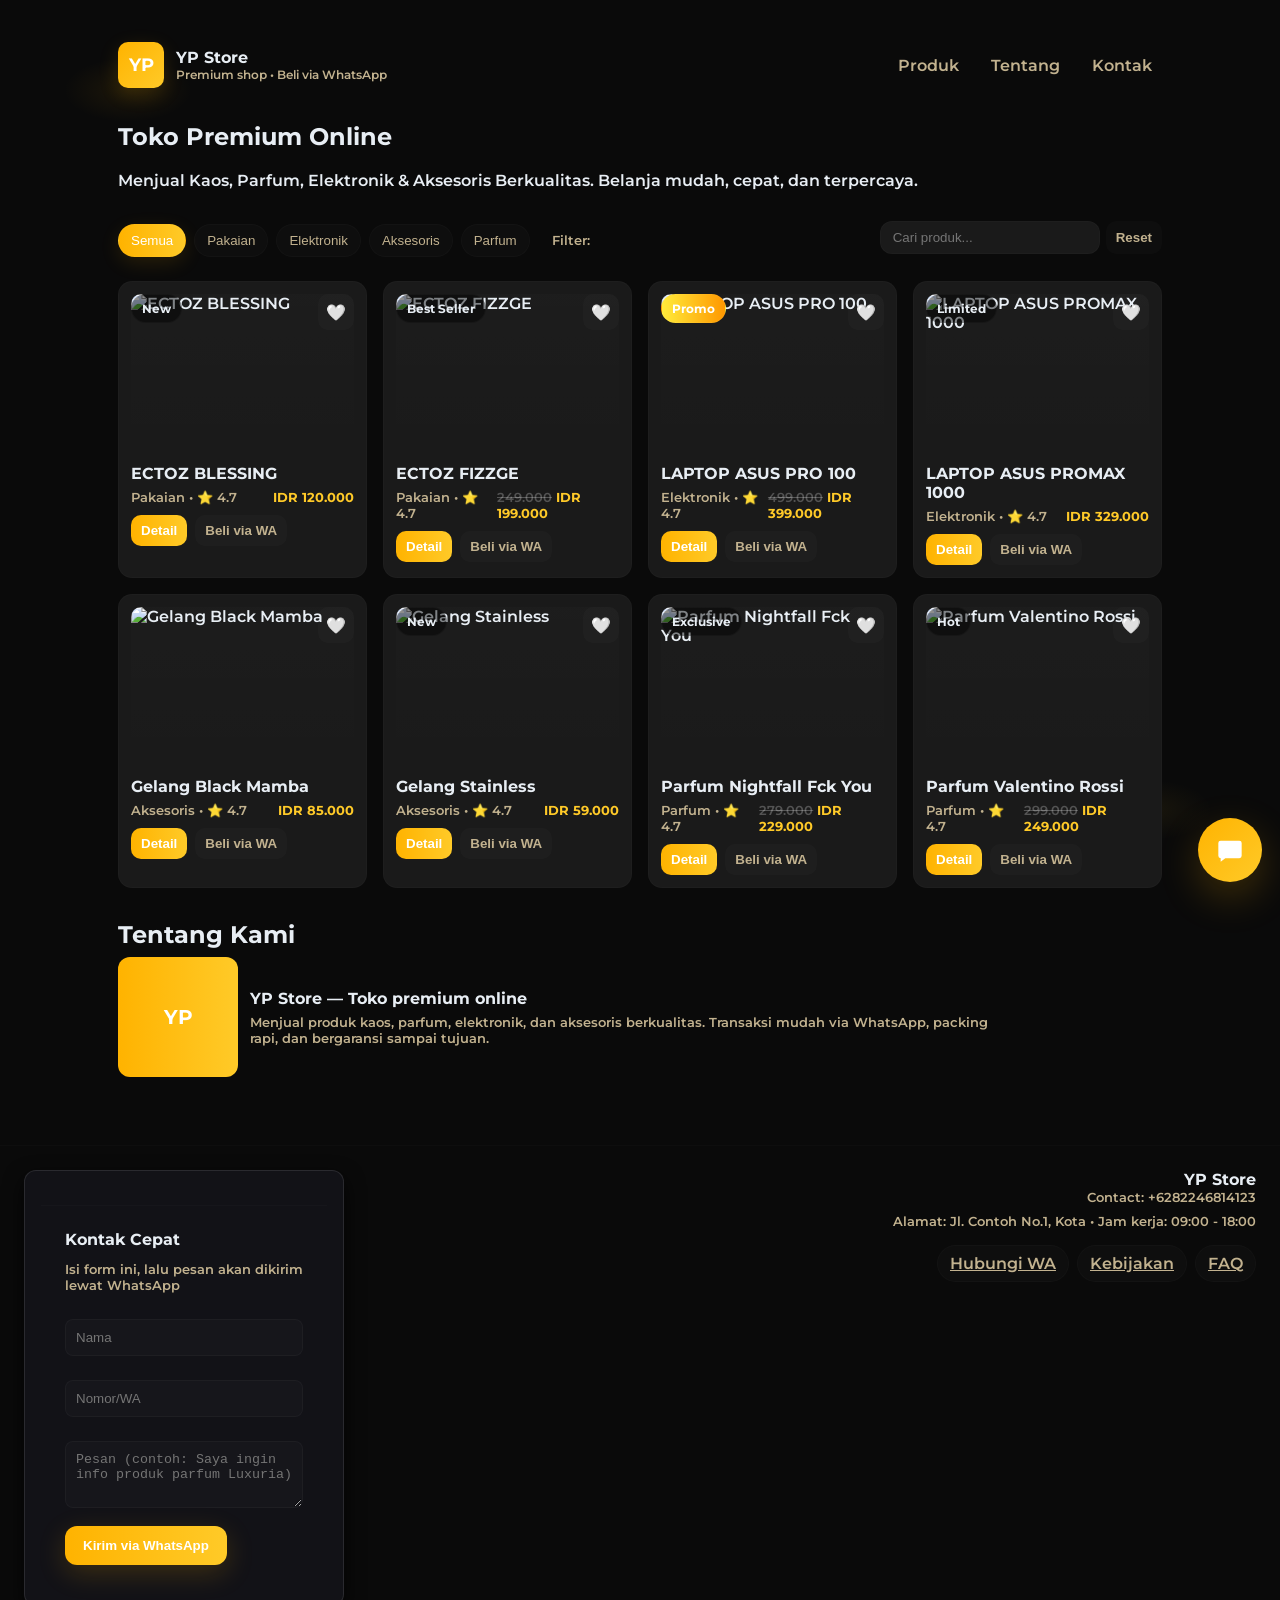
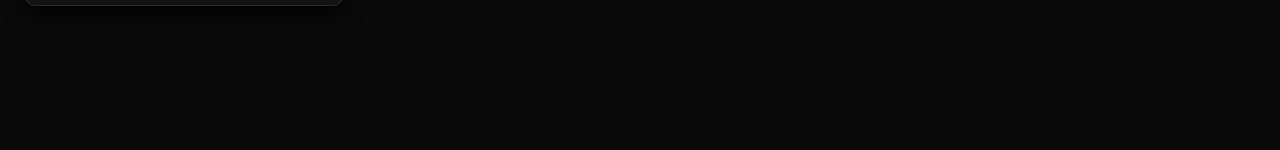
==== yp-store.html @ ddb08cbd "Add files via upload" ====
<!doctype html>
<html lang="id">
<head>
  <meta charset="utf-8" />
  <meta name="viewport" content="width=device-width,initial-scale=1" />
  <title>Toko Premium — Beli via WhatsApp</title>
  <link href="https://fonts.googleapis.com/css2?family=Poppins:wght@300;400;600;700&display=swap" rel="stylesheet">
  <link href="https://fonts.googleapis.com/css2?family=Montserrat:wght@300;400;500;600;700&display=swap" rel="stylesheet">
 <style>
    /*
     * SKEMA WARNA BARU:
     * Dari Biru/Sian menjadi Hitam/Emas (Dark Luxury / Neon Gold)
     */
    :root{
      /* Latar Belakang & Kartu */
      --bg: #0a0a0a;             /* Deep Dark Charcoal/Black */
      --card: #1a1a1a;           /* Dark Card Background */
      --muted: #c2b28f;          /* Elegant Muted Gold/Beige untuk teks yang bisu */

      /* Aksen Utama (Glow) */
      --accent: #ffb300;         /* Primary Neon Gold/Amber */
      --accent-2: #ffca28;       /* Secondary Neon Gold/Vibrant Amber */

      /* Efek Transparansi */
      --glass: rgba(255,255,255,0.05);
      --success: #66bb6a;        /* Hijau elegan untuk sukses */
      --max-width:1100px;
    }
    *{box-sizing:border-box}
    html{scroll-behavior:smooth}
    body{
      font-family: 'Montserrat', system-ui, Arial, sans-serif;
	  font-weight: 600; /* Atau 700 untuk lebih tebal */
      margin:0;
      /* Gradien latar belakang baru dengan aksen emas/amber */
      background: radial-gradient(800px 400px at 10% 10%, rgba(255,179,0,0.08), transparent 8%),
                  radial-gradient(600px 300px at 90% 90%, rgba(255,202,40,0.06), transparent 10%),
                  var(--bg);
      color:#e8eef4;
      -webkit-font-smoothing:antialiased;
      -moz-osx-font-smoothing:grayscale;
      min-height:100vh;
      padding-bottom:120px;
      transition:background-position 0.1s linear;
      background-attachment: fixed;
    }
    .container{
      max-width:var(--max-width);
      margin:0 auto;
      padding:28px;
    }

header {
  display: flex;
  justify-content: space-between;
  align-items: center;
  gap: 16px;
  margin-bottom: 18px;
  position: sticky;
  top: 0;
  padding-top: 14px;
  padding-bottom: 14px;
  background: none; /* hilangkan background */
  backdrop-filter: none; /* hilangkan blur jika mau */
  z-index: 1000;
}

    .brand {
  display: flex;
  gap: 12px;
  align-items: center;
}

/* Logo */
.logo {
  width: 46px;
  height: 46px;
  border-radius: 10px;
  background: linear-gradient(135deg, var(--accent), var(--accent-2));
  display: flex;
  align-items: center;
  justify-content: center;
  font-weight: 700;
  color: white;
  font-size: 18px;
  box-shadow: 0 6px 20px rgba(255,179,0,0.15);
  transform: translateZ(0);
  transition: all 0.3s ease; /* animasi hover smooth */
}

.logo:hover {
  box-shadow: 0 8px 25px rgba(255,179,0,0.6), 0 0 12px rgba(255,179,0,0.4); /* glow efek emas */
  transform: scale(1.1); /* sedikit membesar saat hover */
}

/* Navbar */
nav {
  display: flex;
  gap: 12px;
  align-items: center;
}

nav a {
  color: var(--muted);
  text-decoration: none;
  padding: 8px 10px;
  border-radius: 8px;
  transition: all 0.3s ease; /* animasi smooth */
}

nav a:hover {
  background: var(--glass);
  color: #fff;
  box-shadow: 0 0 8px rgba(255, 255, 255, 0.3); /* glow halus */
  transform: translateY(-2px);
}

    /* HERO */
    .hero{
      display:grid;
      grid-template-columns: 1fr 420px;
      gap:28px;
      align-items:center;
      margin-bottom:36px;
      min-height:60vh;
    }
    .hero-card{
      background:linear-gradient(180deg, rgba(255,255,255,0.02), transparent);
      border-radius:16px;padding:28px;position:relative;
      box-shadow:0 10px 40px rgba(2,6,23,0.6);
      border:1px solid rgba(255,255,255,0.02);
      overflow:visible;
    }
    .product-title {font-size:34px;font-weight:700;margin:0 0 6px}
    .product-sub {color:var(--muted);margin-bottom:12px}
    .hero-desc{color:var(--muted);line-height:1.5;margin-bottom:18px}
    .hero-cta{display:flex;gap:12px;align-items:center}
    .btn{
      padding:12px 18px;border-radius:12px;border:0;cursor:pointer;font-weight:600;
      /* Gradien tombol (Emas) */
      background:linear-gradient(90deg,var(--accent),var(--accent-2));color:#fff;
      /* Box shadow tombol baru (Emas) */
      box-shadow:0 8px 28px rgba(255,179,0,0.18);
    }
    .btn.ghost{background:transparent;border:1px solid rgba(255,255,255,0.04);color:#fff;padding:10px 14px}
    /* Warna harga baru (Amber/Emas Sekunder) */
    .price{font-size:20px;font-weight:700;color:var(--accent-2);margin-left:8px}

    /* Hero image panel */
    .hero-panel{
      padding:20px;border-radius:16px;background:linear-gradient(180deg, rgba(255,255,255,0.02), transparent);
      height:100%; display:flex;align-items:center;justify-content:center;position:relative;
      border:1px solid rgba(255,255,255,0.02);
      perspective:900px;overflow:visible;
    }
    .hero-panel img{width:100%;max-width:360px;border-radius:12px;object-fit:cover;box-shadow:0 20px 80px rgba(0,0,0,0.6);transform-origin:center;}

    /* cinematic glow */
    .glow-spot{
      position:absolute;pointer-events:none;filter:blur(40px);opacity:0.12;border-radius:50%;mix-blend-mode:screen;z-index:0;
    }

    /* Filters */
    .filters{display:flex;gap:10px;align-items:center;margin:18px 0 12px}
    .chips{display:flex;gap:8px;flex-wrap:wrap}
    .chip{padding:8px 12px;border-radius:999px;background:rgba(255,255,255,0.02);color:var(--muted);cursor:pointer;border:1px solid rgba(255,255,255,0.02)}
    .chip.active{
      /* Gradien chip aktif (Emas) */
      background:linear-gradient(90deg,var(--accent),var(--accent-2));
      color:white;
      /* Box shadow chip aktif baru (Emas) */
      box-shadow:0 6px 20px rgba(255,179,0,0.12)
    }

    .search-wrap{margin-left:auto;display:flex;gap:6px}
    .search{background:var(--card);border:1px solid rgba(255,255,255,0.02);padding:8px 12px;border-radius:12px;color:var(--muted);width:220px}
    .search:focus{outline:0;color:#fff}

    /* Grid */
    .grid{
      display:grid;
      grid-template-columns: repeat(4, 1fr);
      gap:16px;
      margin-bottom:32px;
    }
    .card{
      background:var(--card);border-radius:14px;padding:12px;border:1px solid rgba(255,255,255,0.02);
      transition:transform .45s cubic-bezier(.2,.8,.2,1), box-shadow .45s;
      position:relative; overflow:hidden;
      transform-origin:center bottom;
    }
    .card:hover{transform:translateY(-12px) scale(1.02);box-shadow:0 30px 80px rgba(0,0,0,0.6)}
    .card .img{height:160px;border-radius:10px;overflow:hidden;display:flex;align-items:center;justify-content:center;background:linear-gradient(180deg, rgba(255,255,255,0.01), transparent)}
    .card .img img{width:100%;height:100%;object-fit:cover}
    .card h4{margin:10px 0 6px;font-size:16px}
    .meta{display:flex;justify-content:space-between;align-items:center;gap:8px;color:var(--muted);font-size:13px}
    .price-old{color:rgba(255,255,255,0.25);text-decoration:line-through;font-size:13px}
    .badge{position:absolute;left:12px;top:12px;padding:6px 10px;border-radius:999px;font-weight:700;font-size:12px;background:rgba(0,0,0,0.45);border:1px solid rgba(255,255,255,0.03)}
    .badge.promo{
      /* Gradien badge promo baru (Kuning/Oranye) */
      background:linear-gradient(90deg,#ffeb3b,#ff9800);
      color:#fff
    }
    .card .actions{display:flex;gap:8px;margin-top:10px}
    .mini-btn{padding:8px 10px;border-radius:10px;font-weight:600;border:0;cursor:pointer;background:rgba(255,255,255,0.02);color:var(--muted)}
    .mini-btn.primary{
      /* Gradien tombol mini primer (Emas) */
      background:linear-gradient(90deg,var(--accent),var(--accent-2));
      color:#fff
    }
    .fav{position:absolute;right:12px;top:12px;width:36px;height:36px;border-radius:10px;display:flex;align-items:center;justify-content:center;background:rgba(255,255,255,0.02);cursor:pointer}

/* Modal */
.modal {
  position: fixed;
  inset: 0;
  display: none;
  align-items: center;
  justify-content: center;
  background: rgba(0, 0, 0, 0.6);
  backdrop-filter: blur(6px);
  padding: 24px;
  z-index: 2000;
}

.modal.open {
  display: flex;
}

.modal-card {
  width: 100%;
  max-width: 980px;
  background: rgba(255, 255, 255, 0.05);
  border-radius: 18px;
  padding: 22px;
  display: grid;
  grid-template-columns: 1fr 1fr;
  gap: 18px;
  border: 1px solid rgba(255,255,255,0.08);
  box-shadow: 0 8px 25px rgba(0,0,0,0.4);
  animation: fadeUp 0.25s ease;
}

/* Gambar produk */
.modal .img {
  height: 420px;
  border-radius: 14px;
  overflow: hidden;
  background: #000;
}

.modal .img img {
  width: 100%;
  height: 100%;
  object-fit: cover;
}

.modal h3 {
  margin-top: 0;
  color: #fff;
}

/* Variant pilihan */
.variant {
  display: flex;
  flex-wrap: wrap;
  gap: 8px;
  margin: 12px 0;
}

.variant button {
  padding: 8px 14px;
  border-radius: 12px;
  border: 1px solid rgba(255,255,255,0.08);
  background: rgba(255,255,255,0.02);
  color: var(--muted);
  cursor: pointer;
  transition: 0.25s ease;
}

.variant button:hover {
  background: rgba(255,255,255,0.08);
}

.variant button.active {
  /* Gradien tombol varian aktif (Emas) */
  background: linear-gradient(90deg, var(--accent), var(--accent-2));
  color: #fff;
  border: 0;
}

/* Top row */
.top-row {
  display: flex;
  align-items: center;
  gap: 12px;
  margin-bottom: 12px;
}

/* Animasi modal */
@keyframes fadeUp {
  from {
    opacity: 0;
    transform: translateY(12px);
  }
  to {
    opacity: 1;
    transform: translateY(0);
  }
}

/* Responsive */
@media (max-width: 720px) {
  .modal-card {
    grid-template-columns: 1fr;
    padding: 18px;
  }

  .modal .img {
    height: 330px;
  }
}

   /* Footer / Contact */
footer {
  margin-top: 18px;
  padding: 24px;
  border-top: 1px solid rgba(255,255,255,0.02);
  display: flex;
  justify-content: space-between;
  gap: 12px;
  flex-wrap: wrap;
}

.contact-card {
  background: rgba(20, 20, 25, 0.95); /* background gelap lebih solid */
  padding: 16px;
  border-radius: 12px;
  width: 320px;
  border: 1px solid rgba(255,255,255,0.1); /* border tipis supaya kotak kelihatan */
  box-shadow: 0 8px 20px rgba(0,0,0,0.8); /* shadow hitam lebih tebal */
  transition: all 0.3s ease;
}

/* Hover efek glow hitam */
.contact-card:hover {
  box-shadow: 0 12px 28px rgba(0,0,0,1), 0 0 20px rgba(0,0,0,0.7); /* glow hitam lebih jelas */
  transform: translateY(-2px);
}


/* Input & Textarea */
.contact-card input,
.contact-card textarea {
  width: 100%;
  padding: 10px;
  margin: 6px 0;
  border-radius: 8px;
  border: 1px solid rgba(255,255,255,0.03);
  background: rgba(255,255,255,0.02); /* sedikit terlihat */
  color: #fff;
  transition: all 0.2s ease;
}

.contact-card input:focus,
.contact-card textarea:focus {
  outline: none;
  border-color: var(--accent);
  box-shadow: 0 0 8px var(--accent);
}

/* Small text */
.small {
  font-size: 13px;
  color: var(--muted);
}


    /* Floating WA button */
    .wa-fab{position:fixed;right:18px;bottom:18px;width:64px;height:64px;border-radius:999px;
      /* Gradien FAB baru (Emas) */
      background:linear-gradient(135deg,var(--accent),var(--accent-2));
      display:flex;align-items:center;justify-content:center;
      /* Box shadow FAB baru (Emas) */
      box-shadow:0 14px 40px rgba(255,179,0,0.22);
      z-index:3000;cursor:pointer}
    .wa-fab svg{width:28px;height:28px;color:white}

    /* Reveal animations */
    .reveal{opacity:0;transform:translateY(18px);transition:opacity .7s ease, transform .7s cubic-bezier(.2,.8,.2,1);will-change:transform,opacity}
    .reveal.visible{opacity:1;transform:translateY(0)}

    .hero-appear{opacity:0;transform:translateY(20px) scale(0.995);transition:opacity .9s ease, transform .9s cubic-bezier(.2,.8,.2,1)}
    .hero-appear.show{opacity:1;transform:translateY(0) scale(1)}

    /* subtle tilt effect for hero image on mouse move */
    .tilt{transition:transform .25s ease;transform-style:preserve-3d}

    /* Responsive */
    @media (max-width:980px){
      .hero{grid-template-columns:1fr;grid-auto-rows:auto}
      .grid{grid-template-columns: repeat(2,1fr)}
      .search{width:150px}
      .hero-panel img{max-width:320px}
    }
    @media (max-width:520px){
      .grid{grid-template-columns: 1fr}
      .hero-panel img{max-width:260px}
      .search{display:none}
      nav{display:none}
      header{padding:6px 0}
      :root{--max-width:920px}
    }
    /* LOADING CINEMATIC */
.loader-screen {
    position: fixed;
    top: 0; left: 0;
    width: 100%; height: 100%;
    background: #0a0a0a; /* Warna latar belakang baru (Hitam Pekat) */
    display: flex;
    align-items: center;
    justify-content: center;
    z-index: 99999;
    opacity: 1;
    transition: opacity .8s ease;
}

.loader-circle {
    width: 55px;
    height: 55px;
    border: 4px solid rgba(255, 255, 255, 0.2);
    border-top-color: var(--accent); /* Menggunakan aksen emas */
    border-radius: 50%;
    animation: spin 1s linear infinite, glow-gold 1.8s ease-in-out infinite; /* Mengubah nama keyframes */
}

/* putar */
@keyframes spin {
    to { transform: rotate(360deg); }
}

/* efek glow lembut baru (Emas Neon) */
@keyframes glow-gold {
    0% { box-shadow: 0 0 5px rgba(255,179,0,.3); }
    50% { box-shadow: 0 0 15px rgba(255,179,0,.8); }
    100% { box-shadow: 0 0 5px rgba(255,179,0,.3); }
}

/* efek glow lembut lama dihapus, diganti glow-gold */
@keyframes glow {
    0% { box-shadow: 0 0 5px rgba(255,255,255,.2); }
    50% { box-shadow: 0 0 15px rgba(255,255,255,.6); }
    100% { box-shadow: 0 0 5px rgba(255,255,255,.2); }
}
/* Reveal smooth */
.reveal{
  opacity:0;
  transform:translateY(20px);
  transition:.8s ease;
}
.reveal.visible{
  opacity:1;
  transform:translateY(0);
}
/* Page Fade-in */
body {
    opacity: 0;
    animation: pageFade .9s ease forwards;
}
@keyframes pageFade {
    to { opacity: 1; }
}
.card {
  opacity: 0;
  transform: translateY(20px);
  transition: .7s ease;
}

.card.show {
  opacity: 1;
  transform: translateY(0);
}
/* HERO */
.hero{
    height:100vh;
    width:100%;
    background: transparent; /* TRANSPARAN */
    display:flex;
    justify-content:center;
    align-items:center;
    text-align:center;
    padding:0 8%;
    position:relative;
    overflow:hidden;
}

/* TEKS */
.hero-content h1{
    font-size:3.2rem;
    font-weight:700;
    color:white;
    margin:0;
    animation: float 4s ease-in-out infinite;
}

.hero-content p{
    font-size:1.2rem;
    color:#e0e0e0;
    margin-top:15px;
    animation: float2 5s ease-in-out infinite;
}

/* EFEK BERGERAK */
@keyframes float {
    0% { transform: translateY(0); }
    50% { transform: translateY(-12px); }
    100% { transform: translateY(0); }
}

@keyframes float2 {
    0% { transform: translateY(0); opacity: 0.9; }
    50% { transform: translateY(10px); opacity: 1; }
    100% { transform: translateY(0); opacity: 0.9; }
}
  </style>
</head>
<body>
  <div class="container">
    <header>
      <div class="brand">
	  
        <div class="logo">YP</div>
        <div>

          <div style="font-weight:700">YP Store</div>
          <div style="font-size:12px;color:var(--muted)">Premium shop • Beli via WhatsApp</div>
        </div>
      </div>

      <nav>
        <a href="#products">Produk</a>
        <a href="#about">Tentang</a>
		 <a href="#contact">Kontak</a>
      </nav>
    </header>
	
	<section class="hero-simple">
  <div class="hero-text">
    <h1>Toko Premium Online</h1>
    <p>Menjual Kaos, Parfum, Elektronik & Aksesoris Berkualitas.  
    Belanja mudah, cepat, dan terpercaya.</p>
  </div>
</section>


<video autoplay muted loop id="bgVideo">
  <source src="video.mp4" type="video/mp4">
</video>

<style>
#bgVideo {
  position: fixed;
  top: 0;
  left: 0;
  width: 100%;
  height: 100%;
  object-fit: cover;
  z-index: -1;
}
</style>

	
	
<!-- LOADING CINEMATIC -->
<div id="loader" class="loader-screen">
  <div class="loader-circle"></div>
</div>



    <!-- Filters -->
    <div class="top-row">
      <div class="filters">
        <div class="chips" id="categoryChips">
          <!-- chips inserted by JS -->
        </div>
        <div style="margin-left:12px" class="small">Filter:</div>
      </div>

      <div class="search-wrap">
        <input class="search" id="searchInput" placeholder="Cari produk..." />
        <button class="mini-btn" id="clearSearch">Reset</button>
      </div>
    </div>

    <!-- Product Grid -->
    <section id="products">
      <div class="grid" id="productGrid">
	  <div class="grid" id="productGrid" class="reveal">

        <!-- product cards rendered by JS -->
      </div>
    </section>

    <!-- About & Testimonials -->
    <section id="about" style="margin-bottom:22px">
      <h2 style="margin:0 0 8px">Tentang Kami</h2>
	  <section id="about" class="reveal">

      <div style="display:flex;gap:12px;align-items:center">
        <div style="width:120px;height:120px;border-radius:12px;background:linear-gradient(90deg,var(--accent),var(--accent-2));display:flex;align-items:center;justify-content:center;font-weight:700;color:white;font-size:20px">YP</div>
        <div style="max-width:760px">
          <div style="font-weight:700">YP Store — Toko premium online</div>
          <div class="small" style="margin-top:6px">Menjual produk kaos, parfum, elektronik, dan aksesoris berkualitas. Transaksi mudah via WhatsApp, packing rapi, dan bergaransi sampai tujuan.</div>
        </div>
      </div>
    </section>

  </div>

  <!-- Footer -->
  <footer id="contact">
    <div class="contact-card">
	<footer id="contact" class="reveal">

      <div style="font-weight:700">Kontak Cepat</div>
      <div class="small" style="margin-bottom:8px">Isi form ini, lalu pesan akan dikirim lewat WhatsApp</div>
      <input id="contactName" placeholder="Nama" />
      <input id="contactPhone" placeholder="Nomor/WA" />
      <textarea id="contactMsg" rows="3" placeholder="Pesan (contoh: Saya ingin info produk parfum Luxuria)"></textarea>
      <button class="btn" onclick="sendContactForm()">Kirim via WhatsApp</button>
    </div>

    <div style="display:flex;flex-direction:column;gap:8px;align-items:flex-end;">
      <div style="text-align:right">
        <div style="font-weight:700">YP Store</div>
        <div class="small">Contact: +6282246814123</div>
      </div>
      <div class="small">Alamat: Jl. Contoh No.1, Kota • Jam kerja: 09:00 - 18:00</div>
      <div style="display:flex;gap:8px;margin-top:8px">
        <a class="chip" href="#" onclick="contactViaWA('Halo saya ingin bertanya tentang produk')">Hubungi WA</a>
        <a class="chip" href="#">Kebijakan</a>
        <a class="chip" href="#">FAQ</a>
      </div>
    </div>
  </footer>

  <!-- Floating Chat -->
<div class="wa-fab" id="waFab" title="Hubungi via Chat" onclick="contactViaWA('Halo, saya ingin bertanya')">
  <svg viewBox="0 0 24 24" fill="white" style="width:28px;height:28px">
    <path d="M4 4h16a2 2 0 0 1 2 2v11a2 2 0 0 1-2 2H8l-4 3v-3H4a2 2 0 0 1-2-2V6a2 2 0 0 1 2-2z"/>
  </svg>
</div>


  <!-- Modal -->
  <div class="modal" id="modal">
    <div class="modal-card">
      <div>
        <div class="img" id="modalImg"><img src="" alt=""></div>
      </div>
      <div>
        <h3 id="modalTitle">Product Title</h3>
        <div class="small" id="modalCategory">Kategori</div>
        <div style="margin-top:8px;font-size:20px;font-weight:700" id="modalPrice">IDR 199.000</div>
        <div class="small" id="modalStock">Stok: 10</div>
        <p class="small" id="modalDesc" style="margin-top:12px">Deskripsi</p>

        <div>
          <div style="margin-top:10px;font-weight:700">Varian</div>
          <div class="variant" id="modalVariants"></div>
        </div>

        <div style="margin-top:18px;display:flex;gap:8px">
          <button class="btn" id="modalBuy">Beli via WhatsApp</button>
          <button class="btn ghost" id="modalWishlist">Tambah Wishlist</button>
          <button class="btn ghost" id="modalClose">Tutup</button>
        </div>
      </div>
    </div>
  </div>
  
<script>
// HIDE LOADER CINEMATIC
window.addEventListener('load', () => {
    const loader = document.getElementById('loader');

    // kecilkan delay untuk efek lebih smooth
    setTimeout(() => {
        loader.style.opacity = '0';
        setTimeout(() => loader.style.display = 'none', 800);
    }, 300); 
});
</script>

<script>
  /********* CONFIG: Ganti nomor WA di sini (format internasional tanpa +), contoh: 6281234567890 *********/
  const WA_NUMBER = '628XXXXXXXXXXX';

  /********* Sample product data *********/
const products = [
  /* ===================== PAKAIAN ===================== */
  {
    id: 1,
    title: "ECTOZ BLESSING",
    category: "Pakaian",
    price: 120000,
    oldPrice: 0,
    stock: 20,
    img: "img/kaos1.jpg",  // GANTI DENGAN GAMBAR KAMU
    badge: "New",
    desc: "Kaos premium bahan cotton combed 30s, nyaman dipakai.",
    variants: ["M", "L", "XL"]
  },
  {
    id: 2,
    title: "ECTOZ FIZZGE",
    category: "Pakaian",
    price: 199000,
    oldPrice: 249000,
    stock: 15,
    img: "img/kaos2.jpg",  // GANTI DENGAN GAMBAR KAMU
    badge: "Best Seller",
    desc: "Kaos Premium lembut, cocok dipakai harian.",
    variants: ["M", "L", "XL"]
  },

  /* ===================== ELEKTRONIK ===================== */
  {
    id: 3,
    title: "LAPTOP ASUS PRO 100",
    category: "Elektronik",
    price: 399000,
    oldPrice: 499000,
    stock: 12,
    img: "img/laptop1.jpg",  // GANTI DENGAN GAMBAR KAMU
    badge: "Promo",
    desc: "Laptop kuat, battery 12 jam.",
    variants: ["Black", "White"]
  },
  {
    id: 4,
    title: "LAPTOP ASUS PROMAX 1000",
    category: "Elektronik",
    price: 329000,
    oldPrice: 0,
    stock: 9,
    img: "img/laptop2.jpg",  // GANTI DENGAN GAMBAR KAMU
    badge: "Limited",
    desc: "Laptop gaming 7.1.",
    variants: ["Black"]
  },

  /* ===================== AKSESORIS ===================== */
  {
    id: 5,
    title: "Gelang Black Mamba",
    category: "Aksesoris",
    price: 85000,
    oldPrice: 0,
    stock: 30,
    img: "img/gelang2.jpg",  // GANTI DENGAN GAMBAR KAMU
    badge: "",
    desc: "Gelang premium.",
    variants: ["One Size"]
  },
  {
    id: 6,
    title: "Gelang Stainless",
    category: "Aksesoris",
    price: 59000,
    oldPrice: 0,
    stock: 50,
    img: "img/gelang1.jpg",  // GANTI DENGAN GAMBAR KAMU
    badge: "New",
    desc: "Gelang elegan tahan karat.",
    variants: ["One Size"]
  },

  /* ===================== PARFUM ===================== */
  {
    id: 7,
    title: "Parfum Nightfall Fck You",
    category: "Parfum",
    price: 229000,
    oldPrice: 279000,
    stock: 8,
    img: "img/parfum1.jpg",  // GANTI DENGAN GAMBAR KAMU
    badge: "Exclusive",
    desc: "Aroma woody & spicy yang tahan lama.",
    variants: ["50ml"]
  },
  {
    id: 8,
    title: "Parfum Valentino Rossi",
    category: "Parfum",
    price: 249000,
    oldPrice: 299000,
    stock: 6,
    img: "img/parfum2.jpg",  // GANTI DENGAN GAMBAR KAMU
    badge: "Hot",
    desc: "Aroma floral lembut dengan sentuhan sweet.",
    variants: ["50ml"]
  }
];

  /* UI references */
  const grid = document.getElementById('productGrid');
  const categoryChips = document.getElementById('categoryChips');
  const searchInput = document.getElementById('searchInput');
  const clearSearch = document.getElementById('clearSearch');

  /* Modal refs */
  const modal = document.getElementById('modal');
  const modalImg = document.getElementById('modalImg');
  const modalTitle = document.getElementById('modalTitle');
  const modalPrice = document.getElementById('modalPrice');
  const modalStock = document.getElementById('modalStock');
  const modalDesc = document.getElementById('modalDesc');
  const modalVariants = document.getElementById('modalVariants');
  const modalBuy = document.getElementById('modalBuy');
  const modalWishlist = document.getElementById('modalWishlist');
  const modalClose = document.getElementById('modalClose');

  /* hero */
  const heroTitle = document.getElementById('heroTitle');
  const heroDesc = document.getElementById('heroDesc');
  const heroPrice = document.getElementById('heroPrice');
  const heroImg = document.getElementById('heroImg');
  const buyHero = document.getElementById('buyHero');
  const viewHero = document.getElementById('viewHero');
  const heroCard = document.getElementById('heroCard');
  const heroPanel = document.getElementById('heroPanel');

  let activeCategory = 'Semua';
  let wishlist = JSON.parse(localStorage.getItem('yp_wishlist')||'[]');
  let selectedProduct = null;

  function init(){
    renderCategories();
    renderGrid(products);
    setupSearch();
    setupHero(products[0]);
    buyHero.addEventListener('click', ()=> contactViaWA(`Saya ingin membeli: ${products[0].title} - ${formatRupiah(products[0].price)}`));
    viewHero.addEventListener('click', ()=> openModal(products[0]));

    // entrance animations
    requestAnimationFrame(()=>{
      heroCard.classList.add('show');
      // stagger reveal elements
      document.querySelectorAll('.reveal').forEach((el,i)=> setTimeout(()=> el.classList.add('visible'), 140*i));
    });

    setupScrollReveal();
    setupNavOffsets();
    setupParallax();
    setupHeroTilt();
  }

  function formatRupiah(n){
    return new Intl.NumberFormat('id-ID').format(n);
  }

  function renderCategories(){
    const cats = ['Semua', ...Array.from(new Set(products.map(p=>p.category)))];
    categoryChips.innerHTML = '';
    cats.forEach(cat=>{
      const el = document.createElement('button');
      el.className = 'chip' + (cat===activeCategory ? ' active' : '');
      el.textContent = cat;
      el.onclick = ()=>{ activeCategory = cat; document.querySelectorAll('.chip').forEach(c=>c.classList.remove('active')); el.classList.add('active'); applyFilters(); }
      categoryChips.appendChild(el);
    });
  }

  function setupSearch(){
    searchInput.addEventListener('input', applyFilters);
    clearSearch.addEventListener('click', ()=>{ searchInput.value=''; applyFilters(); });
  }

  function applyFilters(){
    const q = searchInput.value.trim().toLowerCase();
    let filtered = products.filter(p=>{
      const inCat = activeCategory==='Semua' || p.category===activeCategory;
      const inText = p.title.toLowerCase().includes(q) || p.desc.toLowerCase().includes(q) || p.category.toLowerCase().includes(q);
      return inCat && inText;
    });
    renderGrid(filtered);
  }

  function renderGrid(list){
    grid.innerHTML = '';
    if(list.length===0){ grid.innerHTML = '<div class="small" style="padding:12px">Produk tidak ditemukan.</div>'; return; }
    list.forEach((p, idx)=>{
      const card = document.createElement('div'); card.className='card reveal';
      card.innerHTML = `
        ${p.badge ? `<div class="badge ${p.badge.toLowerCase().includes('promo')?'promo':''}">${p.badge}</div>` : ''}
        <div class="fav" title="Tambah ke wishlist" onclick="toggleWishlist(${p.id}, event)">${wishlist.includes(p.id)?'💖':'🤍'}</div>
        <div class="img"><img src="${p.img}" alt="${p.title}"></div>
        <h4>${p.title}</h4>
        <div class="meta"><div class="small">${p.category} • ⭐ 4.7</div><div><span class="price-old">${p.oldPrice?formatRupiah(p.oldPrice):''}</span> <span style="font-weight:700;color:var(--accent-2)">IDR ${formatRupiah(p.price)}</span></div></div>
        <div class="actions">
          <button class="mini-btn primary" onclick="openModalById(${p.id})">Detail</button>
          <button class="mini-btn" onclick="contactViaWA('Saya ingin membeli ${encodeURIComponent(p.title)}')">Beli via WA</button>
        </div>
      `;
      grid.appendChild(card);
      // small stagger for grid reveal
      setTimeout(()=> card.classList.add('visible'), 80*idx);
    });
  }

  function openModalById(id){
    const p = products.find(x=>x.id===id);
    if(p) openModal(p);
  }

  function openModal(p){
    selectedProduct = p;
    modalImg.innerHTML = `<img src="${p.img}" alt="${p.title}">`;
    modalTitle.textContent = p.title;
    modalPrice.textContent = `IDR ${formatRupiah(p.price)}`;
    modalStock.textContent = `Stok: ${p.stock}`;
    modalDesc.textContent = p.desc;
    modalVariants.innerHTML = '';
    p.variants.forEach((v,i)=>{
      const btn = document.createElement('button'); btn.textContent = v;
      btn.onclick = ()=>{ document.querySelectorAll('#modalVariants button').forEach(el=>el.classList.remove('active')); btn.classList.add('active'); }
      if(i===0) btn.classList.add('active');
      modalVariants.appendChild(btn);
    });
    modalBuy.onclick = ()=> contactViaWA(buildOrderMessage(p));
    modalWishlist.onclick = ()=>{ toggleWishlist(p.id); }
    modalClose.onclick = ()=> modal.classList.remove('open');
    modal.classList.add('open');
  }

  function buildOrderMessage(p){
    const variant = document.querySelector('#modalVariants button.active')?.textContent || p.variants[0] || '';
    const message = `Saya mau pesan:%0A- Produk: ${encodeURIComponent(p.title)}%0A- Varian: ${encodeURIComponent(variant)}%0A- Harga: IDR ${formatRupiah(p.price)}%0A- Jumlah: 1%0A- Alamat: (isi alamat Anda)`;
    return message;
  }

  function contactViaWA(text){
    // text: string message (not encoded). If message contains already encoded parts, pass directly
    let encoded = typeof text === 'string' ? encodeURIComponent(text) : text;
    // if text already contains %0A etc, we assume it's encoded, just ensure not double encode
    if(/(%0A|%20|%3A)/.test(text)) encoded = text;
    const url = `https://wa.me/${6282246814033}?text=${encoded}`;
    window.open(url, '_blank');
  }

  function sendContactForm(){
    const name = document.getElementById('contactName').value.trim();
    const phone = document.getElementById('contactPhone').value.trim();
    const msg = document.getElementById('contactMsg').value.trim();
    if(!name || !phone || !msg){ alert('Silakan lengkapi form sebelum mengirim.'); return; }
    const composed = `Halo, saya *${name}* (${phone})%0A%0A${encodeURIComponent(msg)}%0A%0ATerima kasih.`;
    contactViaWA(composed);
  }

  function toggleWishlist(id, event){
    if(event) event.stopPropagation();
    const idx = wishlist.indexOf(id);
    if(idx===-1) wishlist.push(id); else wishlist.splice(idx,1);
    localStorage.setItem('yp_wishlist', JSON.stringify(wishlist));
    renderGrid(products.filter(p=> activeCategory==='Semua' || p.category===activeCategory));
  }

  function setupHero(p){
    heroTitle.textContent = p.title;
    heroDesc.textContent = p.desc;
    heroPrice.textContent = formatRupiah(p.price);
    heroImg.src = p.img;
  }

  // close modal when clicking outside
  modal.addEventListener('click', (e)=>{ if(e.target === modal) modal.classList.remove('open'); });

  // Smooth scroll offset for sticky header
  function setupNavOffsets(){
    document.querySelectorAll('nav a[href^="#"]').forEach(a=>{
      a.addEventListener('click', (ev)=>{
        ev.preventDefault();
        const target = document.querySelector(a.getAttribute('href'));
        if(!target) return;
        const headerOffset = document.querySelector('header').offsetHeight + 8;
        const elementPosition = target.getBoundingClientRect().top + window.pageYOffset;
        const offsetPosition = elementPosition - headerOffset;
        window.scrollTo({ top: offsetPosition, behavior: 'smooth' });
      });
    });
  }

  // Scroll reveal using IntersectionObserver
  function setupScrollReveal(){
    const obs = new IntersectionObserver((entries)=>{
      entries.forEach(e=>{
        if(e.isIntersecting){ e.target.classList.add('visible'); }
      });
    },{threshold:0.12});

    document.querySelectorAll('.reveal').forEach(el=> obs.observe(el));
  }

  // Parallax background subtle movement + glow reposition
  function setupParallax(){
    const glowA = document.getElementById('glowA');
    const glowB = document.getElementById('glowB');
    window.addEventListener('scroll', ()=>{
      const y = window.scrollY;
      // move background radial positions (subtle)
      document.body.style.backgroundPosition = `${10 - y*0.02}% ${10 - y*0.03}%, ${90 + y*0.01}% ${90 + y*0.02}%`;
      // move glows
      if(glowA) glowA.style.transform = `translateY(${y*0.06}px) translateX(${y*0.02}px)`;
      if(glowB) glowB.style.transform = `translateY(${-y*0.04}px) translateX(${-y*0.03}px)`;
    }, {passive:true});
  }

  // subtle tilt for hero image based on mouse movement
  function setupHeroTilt(){
    const img = heroImg;
    const panel = heroPanel;
    panel.addEventListener('mousemove', (e)=>{
      const rect = panel.getBoundingClientRect();
      const cx = rect.left + rect.width/2;
      const cy = rect.top + rect.height/2;
      const dx = (e.clientX - cx)/rect.width;
      const dy = (e.clientY - cy)/rect.height;
      img.style.transform = `rotateY(${dx*6}deg) rotateX(${ -dy*6 }deg) translateZ(10px)`;
    });
    panel.addEventListener('mouseleave', ()=>{ img.style.transform='translateZ(0)'; });
  }

  // init
  init();

  // Expose some helpers to window (used by inline onclick)
  window.contactViaWA = function(msg){
    // accept plain text OR encoded
    if(msg.startsWith('http')) window.open(msg,'_blank');
    else {
      // if msg looks like encoded string with %0A, assume encoded
      const encoded = /%0A|%20|%3A/.test(msg) ? msg : encodeURIComponent(msg);
      const url = `https://wa.me/${WA_NUMBER}?text=${encoded}`;
      window.open(url,'_blank');
    }
  };
  window.openModalById = openModalById;
  window.toggleWishlist = toggleWishlist;
</script>
<script>
// ====== SMOOTH SCROLL UNTUK MENU NAV ======
document.querySelectorAll('nav a').forEach(link => {
  link.addEventListener('click', function(e){
    e.preventDefault();
    const target = document.querySelector(this.getAttribute('href'));
    if(target){
      window.scrollTo({
        top: target.offsetTop - 80,
        behavior: 'smooth'
      });
    }
  });
});

// ====== REVEAL ON SCROLL ======
const revealElements = document.querySelectorAll('.reveal');
function revealOnScroll(){
  revealElements.forEach(el => {
    const top = el.getBoundingClientRect().top;
    if(top < window.innerHeight - 80){
      el.classList.add('visible');
    }
  });
}
window.addEventListener('scroll', revealOnScroll);
window.addEventListener('load', revealOnScroll);

// ====== ANIMASI MUNCUL SAAT HALAMAN LOAD ======
window.onload = () => {
  document.querySelectorAll('.hero, header, #products, #about, footer')
    .forEach(el => {
      el.style.opacity = 0;
      el.style.transform = "translateY(20px)";
      setTimeout(() => {
        el.style.transition = "1s ease";
        el.style.opacity = 1;
        el.style.transform = "translateY(0)";
      }, 150);
    });

  // Hapus loader cinematic
  const loader = document.getElementById('loader');
  setTimeout(() => loader.style.opacity = 0, 400);
  setTimeout(() => loader.style.display = "none", 1200);
};
</script>
<script>
document.querySelectorAll('nav a').forEach(a => {
  a.addEventListener('click', e => {
    e.preventDefault();
    const target = document.querySelector(a.getAttribute('href'));
    target.scrollIntoView({ behavior: "smooth", block: "start" });
  });
});
</script>
<script>
const revealEls = document.querySelectorAll('.reveal');

function revealOnScroll(){
  revealEls.forEach(el => {
    const rect = el.getBoundingClientRect().top;
    if(rect < window.innerHeight - 70){
      el.classList.add('visible');
    }
  });
}
window.addEventListener('scroll', revealOnScroll);
window.addEventListener('load', revealOnScroll);
</script>
<script>
function showCards(){
  document.querySelectorAll('.card').forEach(c => {
    const rect = c.getBoundingClientRect().top;
    if(rect < window.innerHeight - 30){
      c.classList.add('show');
    }
  });
}
window.addEventListener('scroll', showCards);
window.addEventListener('load', showCards);
</script>

</body>
</html>
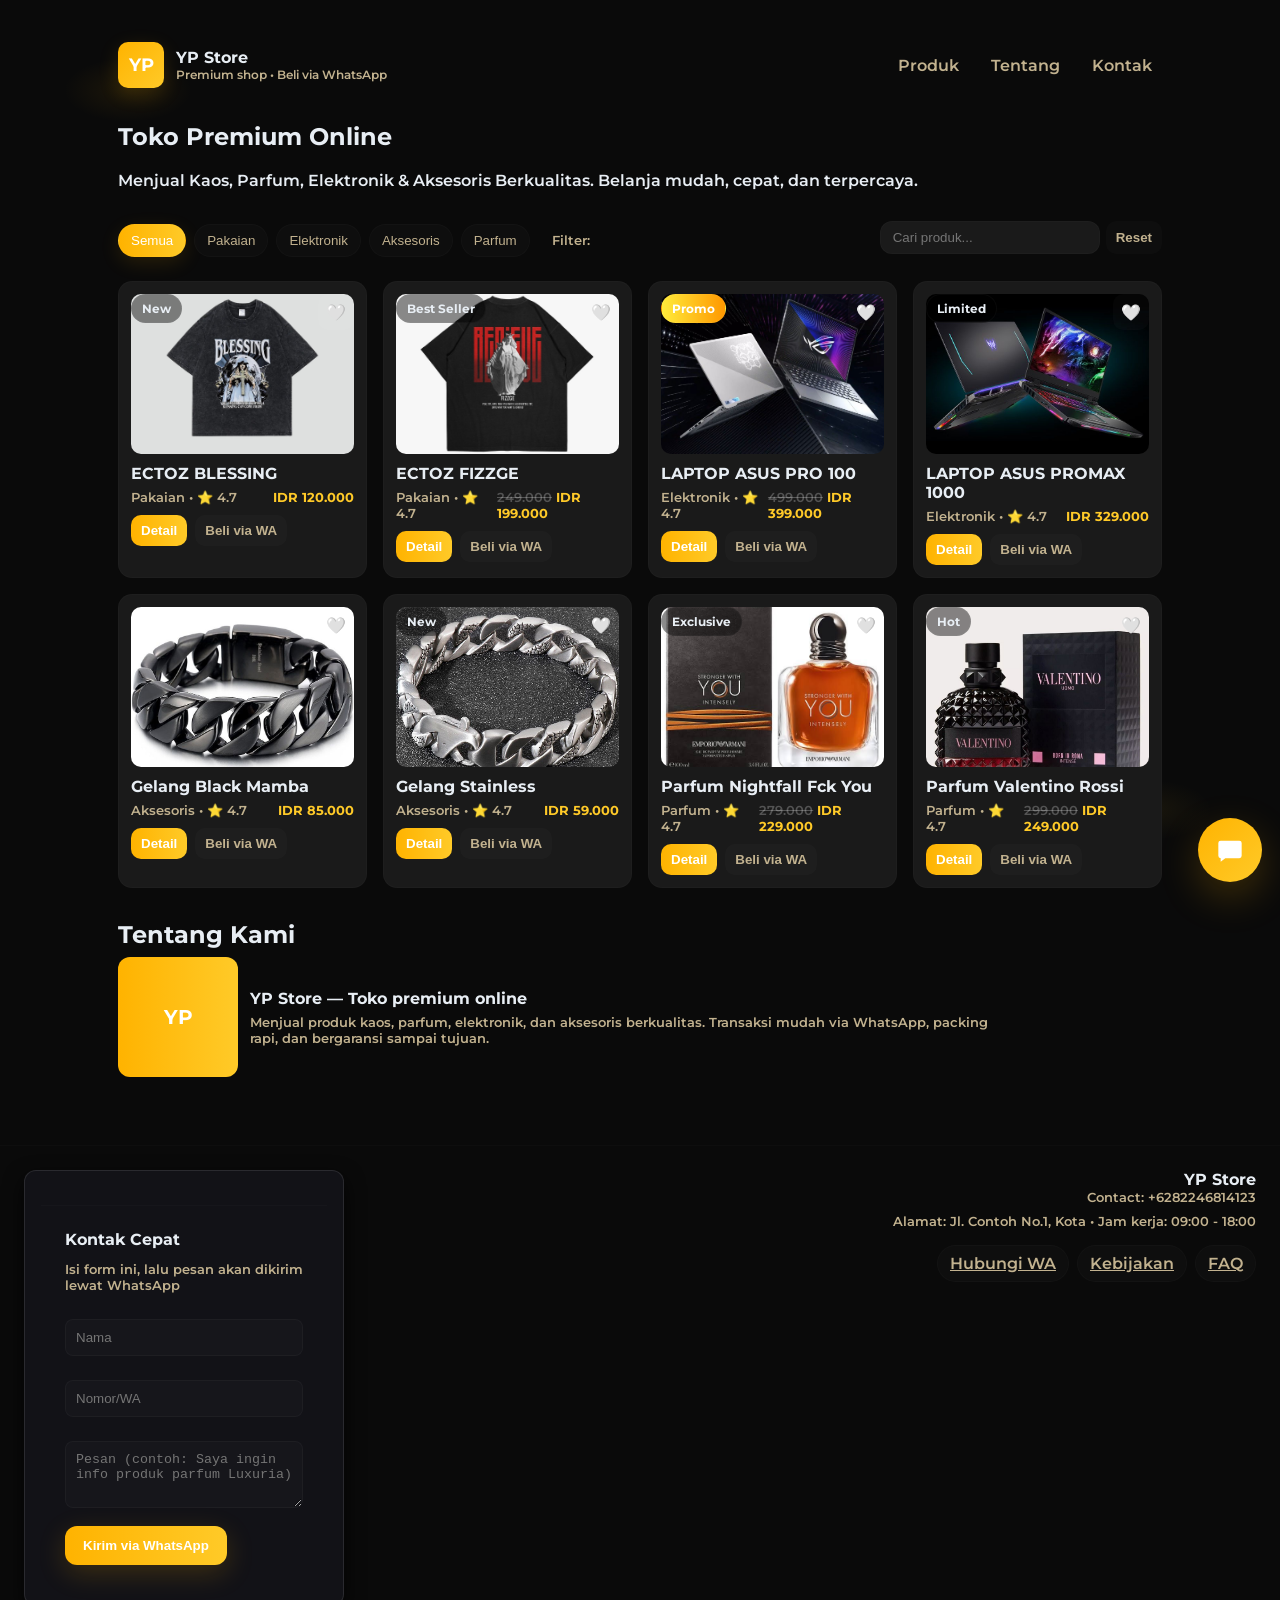
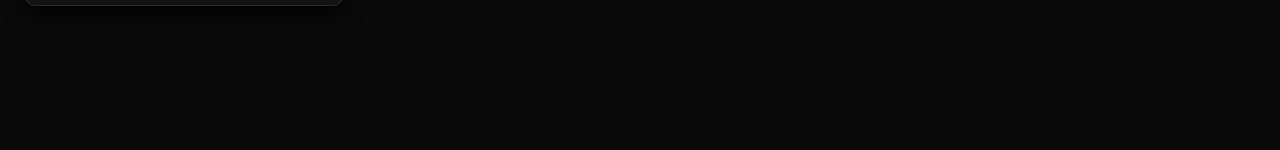
==== commit 6db03b32: "Add files via upload" ====
--- a/yp-store.html
+++ b/yp-store.html
@@ -707,7 +707,7 @@
     price: 120000,
     oldPrice: 0,
     stock: 20,
-    img: "img/kaos1.jpg",  // GANTI DENGAN GAMBAR KAMU
+    img: "kaos1.jpg",  // GANTI DENGAN GAMBAR KAMU
     badge: "New",
     desc: "Kaos premium bahan cotton combed 30s, nyaman dipakai.",
     variants: ["M", "L", "XL"]
@@ -719,7 +719,7 @@
     price: 199000,
     oldPrice: 249000,
     stock: 15,
-    img: "img/kaos2.jpg",  // GANTI DENGAN GAMBAR KAMU
+    img: "kaos2.jpg",  // GANTI DENGAN GAMBAR KAMU
     badge: "Best Seller",
     desc: "Kaos Premium lembut, cocok dipakai harian.",
     variants: ["M", "L", "XL"]
@@ -733,7 +733,7 @@
     price: 399000,
     oldPrice: 499000,
     stock: 12,
-    img: "img/laptop1.jpg",  // GANTI DENGAN GAMBAR KAMU
+    img: "laptop1.jpg",  // GANTI DENGAN GAMBAR KAMU
     badge: "Promo",
     desc: "Laptop kuat, battery 12 jam.",
     variants: ["Black", "White"]
@@ -745,7 +745,7 @@
     price: 329000,
     oldPrice: 0,
     stock: 9,
-    img: "img/laptop2.jpg",  // GANTI DENGAN GAMBAR KAMU
+    img: "laptop2.jpg",  // GANTI DENGAN GAMBAR KAMU
     badge: "Limited",
     desc: "Laptop gaming 7.1.",
     variants: ["Black"]
@@ -759,7 +759,7 @@
     price: 85000,
     oldPrice: 0,
     stock: 30,
-    img: "img/gelang2.jpg",  // GANTI DENGAN GAMBAR KAMU
+    img: "gelang2.jpg",  // GANTI DENGAN GAMBAR KAMU
     badge: "",
     desc: "Gelang premium.",
     variants: ["One Size"]
@@ -771,7 +771,7 @@
     price: 59000,
     oldPrice: 0,
     stock: 50,
-    img: "img/gelang1.jpg",  // GANTI DENGAN GAMBAR KAMU
+    img: "gelang1.jpg",  // GANTI DENGAN GAMBAR KAMU
     badge: "New",
     desc: "Gelang elegan tahan karat.",
     variants: ["One Size"]
@@ -785,7 +785,7 @@
     price: 229000,
     oldPrice: 279000,
     stock: 8,
-    img: "img/parfum1.jpg",  // GANTI DENGAN GAMBAR KAMU
+    img: "parfum1.jpg",  // GANTI DENGAN GAMBAR KAMU
     badge: "Exclusive",
     desc: "Aroma woody & spicy yang tahan lama.",
     variants: ["50ml"]
@@ -797,7 +797,7 @@
     price: 249000,
     oldPrice: 299000,
     stock: 6,
-    img: "img/parfum2.jpg",  // GANTI DENGAN GAMBAR KAMU
+    img: "parfum2.jpg",  // GANTI DENGAN GAMBAR KAMU
     badge: "Hot",
     desc: "Aroma floral lembut dengan sentuhan sweet.",
     variants: ["50ml"]
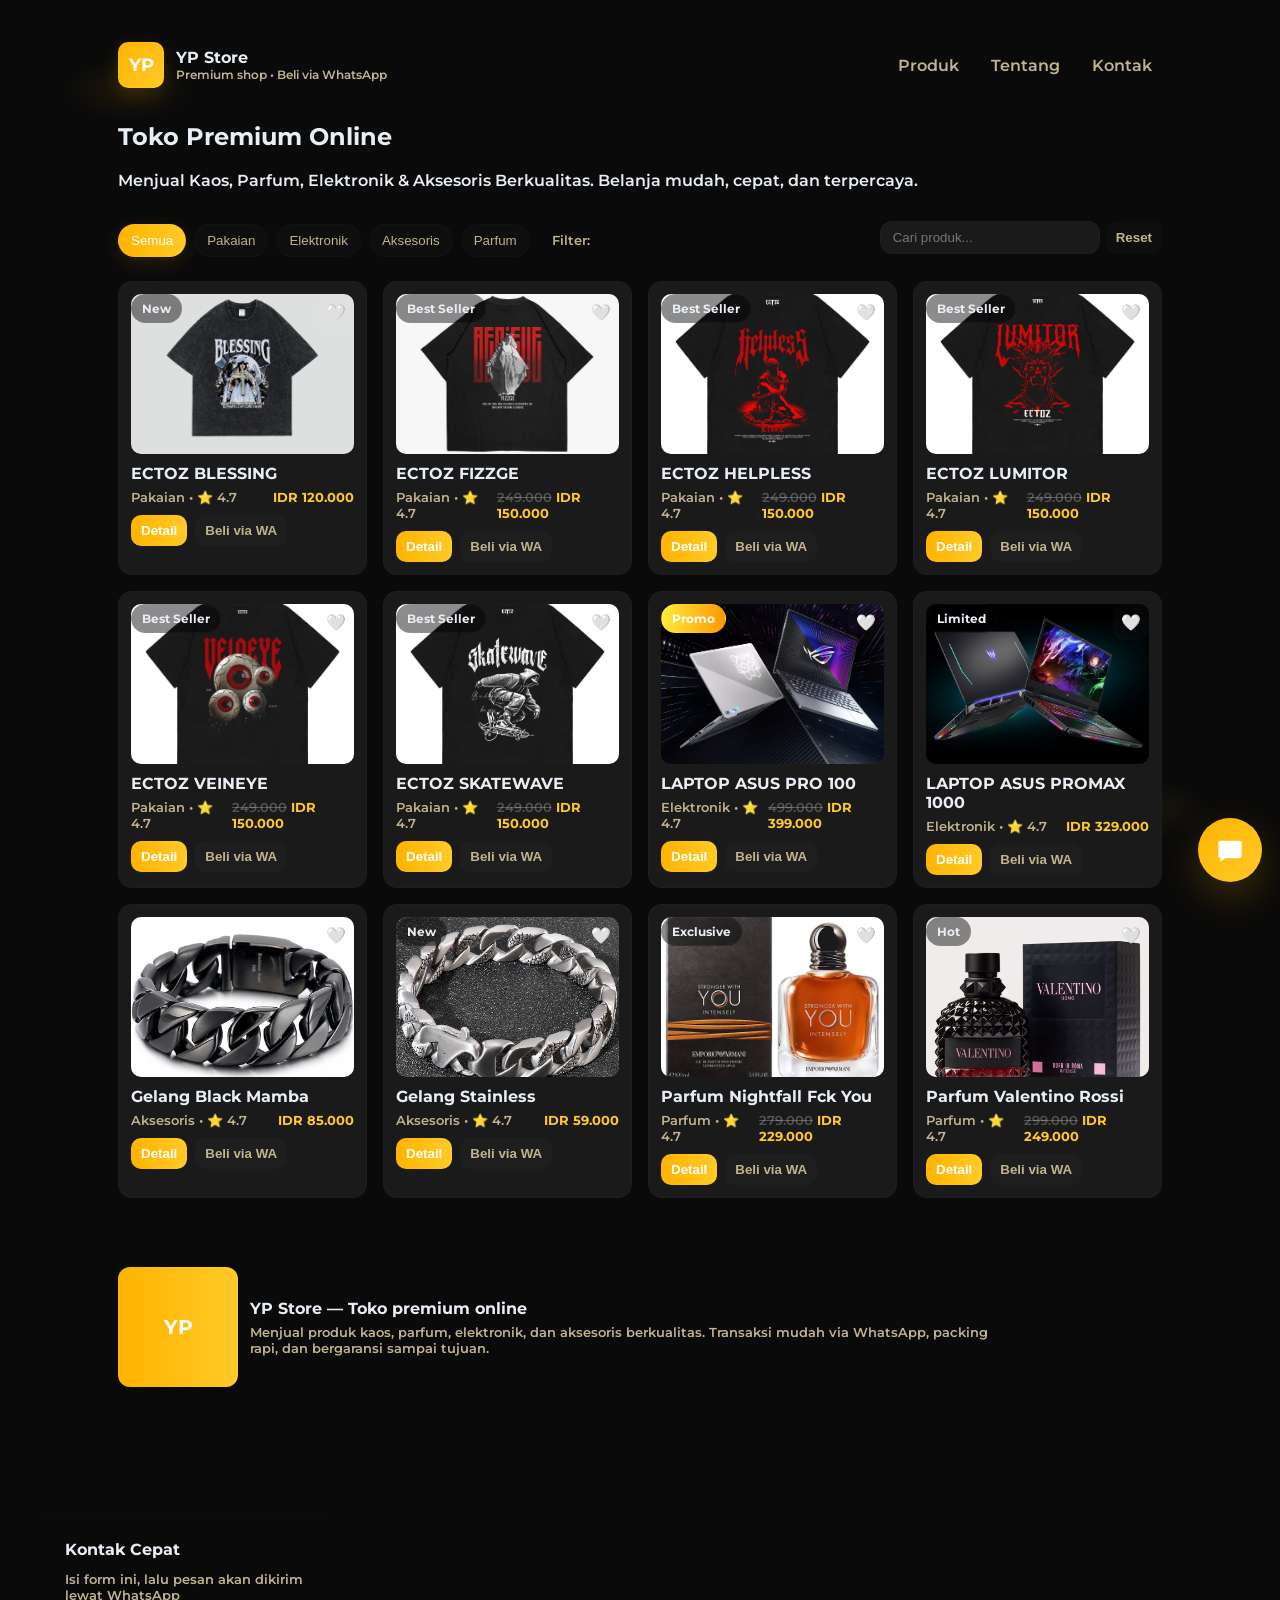
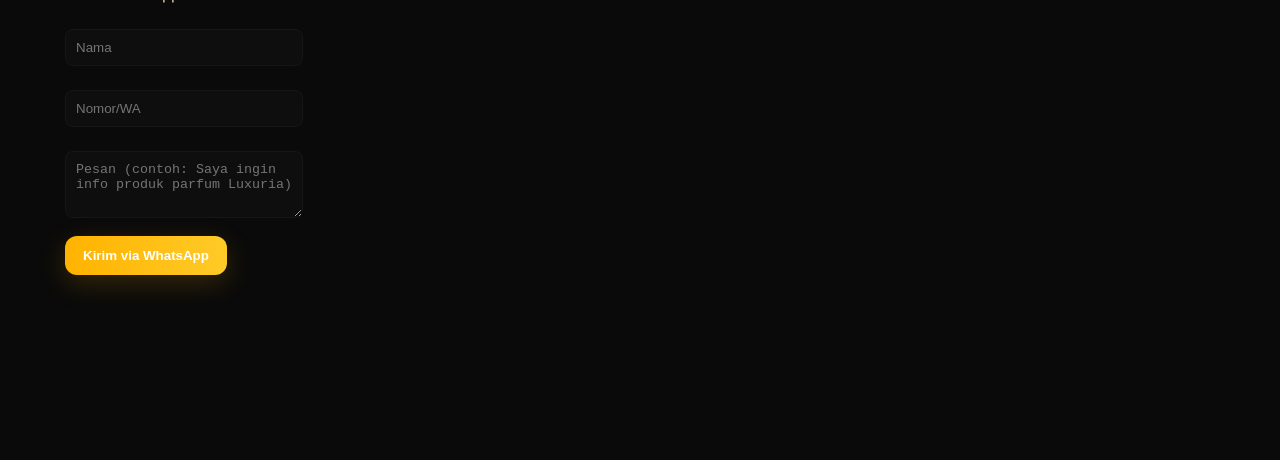
==== commit 0fa7d0a0: "Add files via upload" ====
--- a/yp-store.html
+++ b/yp-store.html
@@ -716,10 +716,58 @@
     id: 2,
     title: "ECTOZ FIZZGE",
     category: "Pakaian",
-    price: 199000,
+    price: 150000,
     oldPrice: 249000,
     stock: 15,
     img: "kaos2.jpg",  // GANTI DENGAN GAMBAR KAMU
+    badge: "Best Seller",
+    desc: "Kaos Premium lembut, cocok dipakai harian.",
+    variants: ["M", "L", "XL"]
+  },
+  {
+    id: 3,
+    title: "ECTOZ HELPLESS",
+    category: "Pakaian",
+    price: 150000,
+    oldPrice: 249000,
+    stock: 15,
+    img: "kaos3.png",  // GANTI DENGAN GAMBAR KAMU
+    badge: "Best Seller",
+    desc: "Kaos Premium lembut, cocok dipakai harian.",
+    variants: ["M", "L", "XL"]
+  },
+  {
+    id: 4,
+    title: "ECTOZ LUMITOR",
+    category: "Pakaian",
+    price: 150000,
+    oldPrice: 249000,
+    stock: 15,
+    img: "kaos4.png",  // GANTI DENGAN GAMBAR KAMU
+    badge: "Best Seller",
+    desc: "Kaos Premium lembut, cocok dipakai harian.",
+    variants: ["M", "L", "XL"]
+  },
+  {
+    id: 5,
+    title: "ECTOZ VEINEYE",
+    category: "Pakaian",
+    price: 150000,
+    oldPrice: 249000,
+    stock: 15,
+    img: "kaos5.png",  // GANTI DENGAN GAMBAR KAMU
+    badge: "Best Seller",
+    desc: "Kaos Premium lembut, cocok dipakai harian.",
+    variants: ["M", "L", "XL"]
+  },
+  {
+    id: 6,
+    title: "ECTOZ SKATEWAVE",
+    category: "Pakaian",
+    price: 150000,
+    oldPrice: 249000,
+    stock: 15,
+    img: "kaos6.png",  // GANTI DENGAN GAMBAR KAMU
     badge: "Best Seller",
     desc: "Kaos Premium lembut, cocok dipakai harian.",
     variants: ["M", "L", "XL"]
